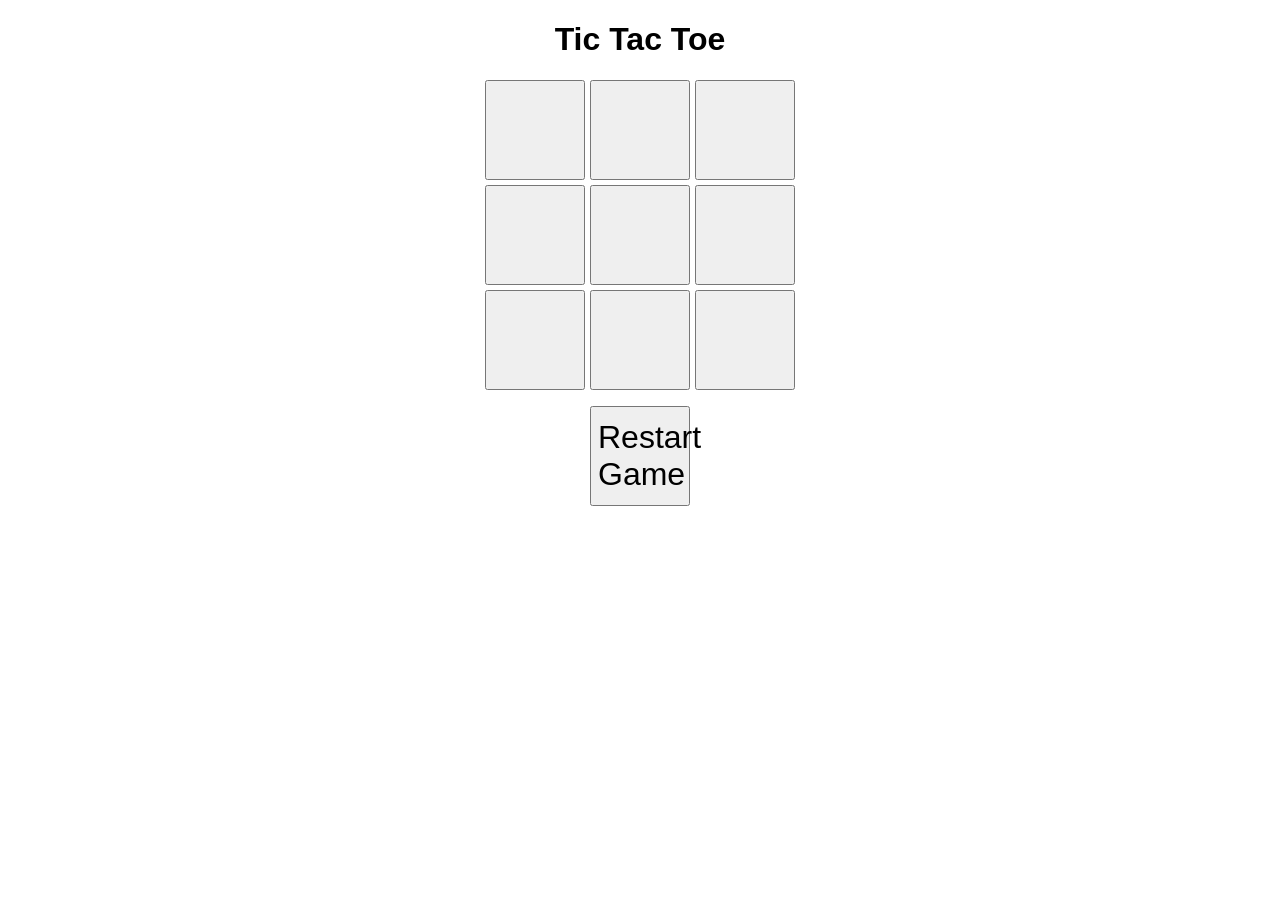
==== demo/src/main/resources/static/index.html @ 6d418727 "Initial commit – Spring Boot Tic Tac Toe backend with basic game logic" ====
<!DOCTYPE html>
<html lang="en">
<head>
    <meta charset="UTF-8">
    <title>Tic Tac Toe</title>
    <link rel="stylesheet" href="style.css">
</head>
<body>

<h1>Tic Tac Toe</h1>

<div id="board">
    <button onclick="makeMove(0,0)"></button>
    <button onclick="makeMove(0,1)"></button>
    <button onclick="makeMove(0,2)"></button>

    <button onclick="makeMove(1,0)"></button>
    <button onclick="makeMove(1,1)"></button>
    <button onclick="makeMove(1,2)"></button>

    <button onclick="makeMove(2,0)"></button>
    <button onclick="makeMove(2,1)"></button>
    <button onclick="makeMove(2,2)"></button>
</div>

<p id="player"></p>

<script src="script.js"></script>
</body>
</html>
<button onclick="resetGame()" class="restart-btn">
    Restart Game
</button>
---- demo/src/main/resources/static/style.css ----
body {
    font-family: Arial, sans-serif;
    text-align: center;
}

#board {
    display: grid;
    grid-template-columns: repeat(3, 100px);
    gap: 5px;
    justify-content: center;
    margin-top: 20px;
}

button {
    width: 100px;
    height: 100px;
    font-size: 32px;
    cursor: pointer;
}
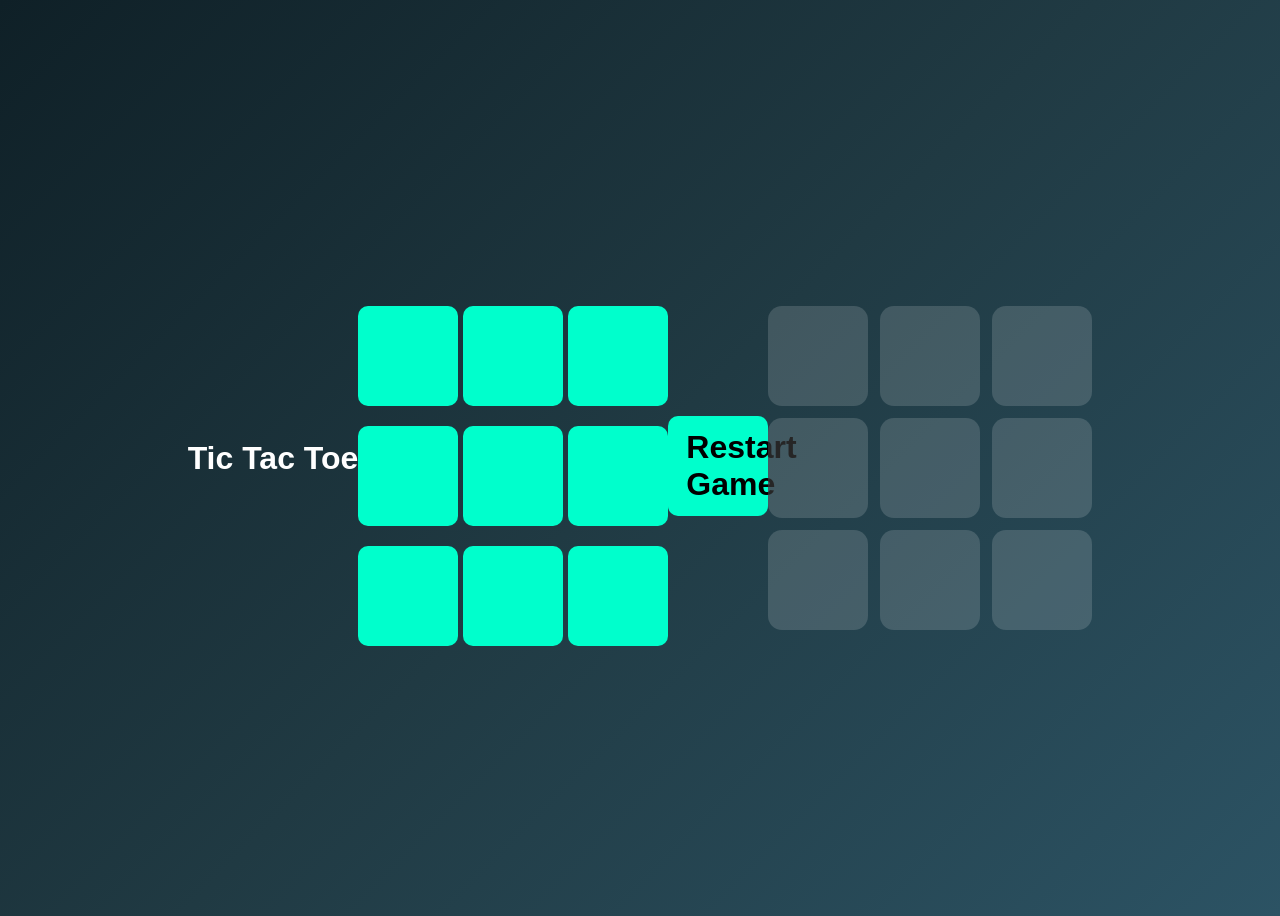
==== commit c86115ee: "Fix Tic Tac Toe click issue" ====
--- a/demo/src/main/resources/static/index.html
+++ b/demo/src/main/resources/static/index.html
@@ -31,3 +31,14 @@
 <button onclick="resetGame()" class="restart-btn">
     Restart Game
 </button>
+<div class="board">
+    <div class="cell" data-index="0"></div>
+    <div class="cell" data-index="1"></div>
+    <div class="cell" data-index="2"></div>
+    <div class="cell" data-index="3"></div>
+    <div class="cell" data-index="4"></div>
+    <div class="cell" data-index="5"></div>
+    <div class="cell" data-index="6"></div>
+    <div class="cell" data-index="7"></div>
+    <div class="cell" data-index="8"></div>
+</div>
--- a/demo/src/main/resources/static/style.css
+++ b/demo/src/main/resources/static/style.css
@@ -17,3 +17,93 @@
     font-size: 32px;
     cursor: pointer;
 }
+/* Page background */
+body {
+  background: linear-gradient(135deg, #0f2027, #203a43, #2c5364);
+  font-family: "Poppins", sans-serif;
+  color: #fff;
+  display: flex;
+  justify-content: center;
+  align-items: center;
+  height: 100vh;
+}
+
+/* Game container */
+.game {
+  background: rgba(255, 255, 255, 0.1);
+  backdrop-filter: blur(10px);
+  padding: 25px;
+  border-radius: 16px;
+  box-shadow: 0 20px 40px rgba(0,0,0,0.4);
+}
+
+/* Grid */
+.board {
+  display: grid;
+  grid-template-columns: repeat(3, 100px);
+  gap: 12px;
+  margin-top: 20px;
+}
+
+/* Cell */
+.cell {
+  width: 100px;
+  height: 100px;
+  background: rgba(255,255,255,0.15);
+  border-radius: 14px;
+  font-size: 3rem;
+  display: flex;
+  align-items: center;
+  justify-content: center;
+  cursor: pointer;
+  transition: transform 0.2s ease, background 0.3s ease;
+}
+
+/* Hover effect */
+.cell:hover {
+  transform: scale(1.08);
+  background: rgba(255,255,255,0.25);
+}
+
+/* Pop animation when mark appears */
+.cell.filled {
+  animation: pop 0.25s ease;
+}
+
+@keyframes pop {
+  0% { transform: scale(0.5); }
+  100% { transform: scale(1); }
+}
+.cell.win {
+  background: #00ffcc !important;
+  color: #000;
+  animation: glow 0.8s infinite alternate;
+}
+
+@keyframes glow {
+  from { box-shadow: 0 0 10px #00ffcc; }
+  to { box-shadow: 0 0 25px #00ffcc; }
+}
+button {
+  margin-top: 15px;
+  padding: 10px 18px;
+  border-radius: 10px;
+  border: none;
+  background: #00ffcc;
+  font-weight: bold;
+  cursor: pointer;
+  transition: transform 0.2s ease;
+}
+
+button:hover {
+  transform: translateY(-2px);
+}
+.fade {
+  opacity: 0;
+  transition: opacity 0.3s ease;
+}
+.cell {
+  color: black;   /* or white */
+  font-size: 40px;
+  font-weight: bold;
+}
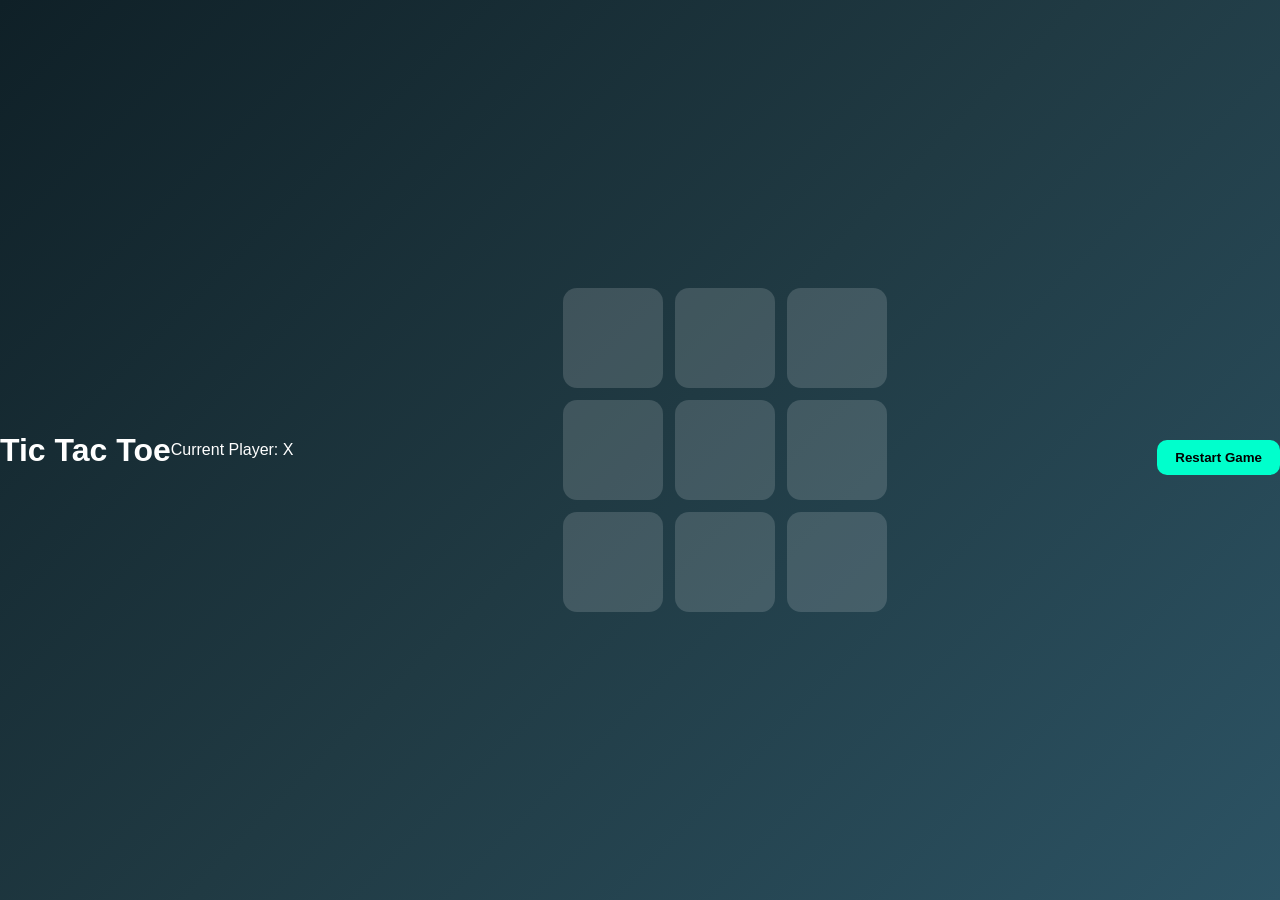
==== commit 9652c1ea: "Finalize working Tic Tac Toe frontend" ====
--- a/demo/src/main/resources/static/index.html
+++ b/demo/src/main/resources/static/index.html
@@ -9,28 +9,8 @@
 
 <h1>Tic Tac Toe</h1>
 
-<div id="board">
-    <button onclick="makeMove(0,0)"></button>
-    <button onclick="makeMove(0,1)"></button>
-    <button onclick="makeMove(0,2)"></button>
+<p id="player">Current Player: X</p>
 
-    <button onclick="makeMove(1,0)"></button>
-    <button onclick="makeMove(1,1)"></button>
-    <button onclick="makeMove(1,2)"></button>
-
-    <button onclick="makeMove(2,0)"></button>
-    <button onclick="makeMove(2,1)"></button>
-    <button onclick="makeMove(2,2)"></button>
-</div>
-
-<p id="player"></p>
-
-<script src="script.js"></script>
-</body>
-</html>
-<button onclick="resetGame()" class="restart-btn">
-    Restart Game
-</button>
 <div class="board">
     <div class="cell" data-index="0"></div>
     <div class="cell" data-index="1"></div>
@@ -42,3 +22,11 @@
     <div class="cell" data-index="7"></div>
     <div class="cell" data-index="8"></div>
 </div>
+
+<button onclick="resetGame()" class="restart-btn">
+    Restart Game
+</button>
+
+<script src="script.js"></script>
+</body>
+</html>
--- a/demo/src/main/resources/static/style.css
+++ b/demo/src/main/resources/static/style.css
@@ -1,22 +1,3 @@
-body {
-    font-family: Arial, sans-serif;
-    text-align: center;
-}
-
-#board {
-    display: grid;
-    grid-template-columns: repeat(3, 100px);
-    gap: 5px;
-    justify-content: center;
-    margin-top: 20px;
-}
-
-button {
-    width: 100px;
-    height: 100px;
-    font-size: 32px;
-    cursor: pointer;
-}
 /* Page background */
 body {
   background: linear-gradient(135deg, #0f2027, #203a43, #2c5364);
@@ -26,6 +7,7 @@
   justify-content: center;
   align-items: center;
   height: 100vh;
+  margin: 0;
 }
 
 /* Game container */
@@ -35,14 +17,15 @@
   padding: 25px;
   border-radius: 16px;
   box-shadow: 0 20px 40px rgba(0,0,0,0.4);
+  text-align: center;
 }
 
-/* Grid */
+/* Board */
 .board {
   display: grid;
   grid-template-columns: repeat(3, 100px);
   gap: 12px;
-  margin-top: 20px;
+  margin: 20px auto;
 }
 
 /* Cell */
@@ -52,6 +35,8 @@
   background: rgba(255,255,255,0.15);
   border-radius: 14px;
   font-size: 3rem;
+  font-weight: bold;
+  color: #000;
   display: flex;
   align-items: center;
   justify-content: center;
@@ -59,13 +44,13 @@
   transition: transform 0.2s ease, background 0.3s ease;
 }
 
-/* Hover effect */
+/* Hover */
 .cell:hover {
   transform: scale(1.08);
   background: rgba(255,255,255,0.25);
 }
 
-/* Pop animation when mark appears */
+/* Pop animation */
 .cell.filled {
   animation: pop 0.25s ease;
 }
@@ -74,8 +59,10 @@
   0% { transform: scale(0.5); }
   100% { transform: scale(1); }
 }
+
+/* Win highlight */
 .cell.win {
-  background: #00ffcc !important;
+  background: #00ffcc;
   color: #000;
   animation: glow 0.8s infinite alternate;
 }
@@ -84,7 +71,9 @@
   from { box-shadow: 0 0 10px #00ffcc; }
   to { box-shadow: 0 0 25px #00ffcc; }
 }
-button {
+
+/* Restart button */
+.restart-btn {
   margin-top: 15px;
   padding: 10px 18px;
   border-radius: 10px;
@@ -95,15 +84,6 @@
   transition: transform 0.2s ease;
 }
 
-button:hover {
+.restart-btn:hover {
   transform: translateY(-2px);
 }
-.fade {
-  opacity: 0;
-  transition: opacity 0.3s ease;
-}
-.cell {
-  color: black;   /* or white */
-  font-size: 40px;
-  font-weight: bold;
-}
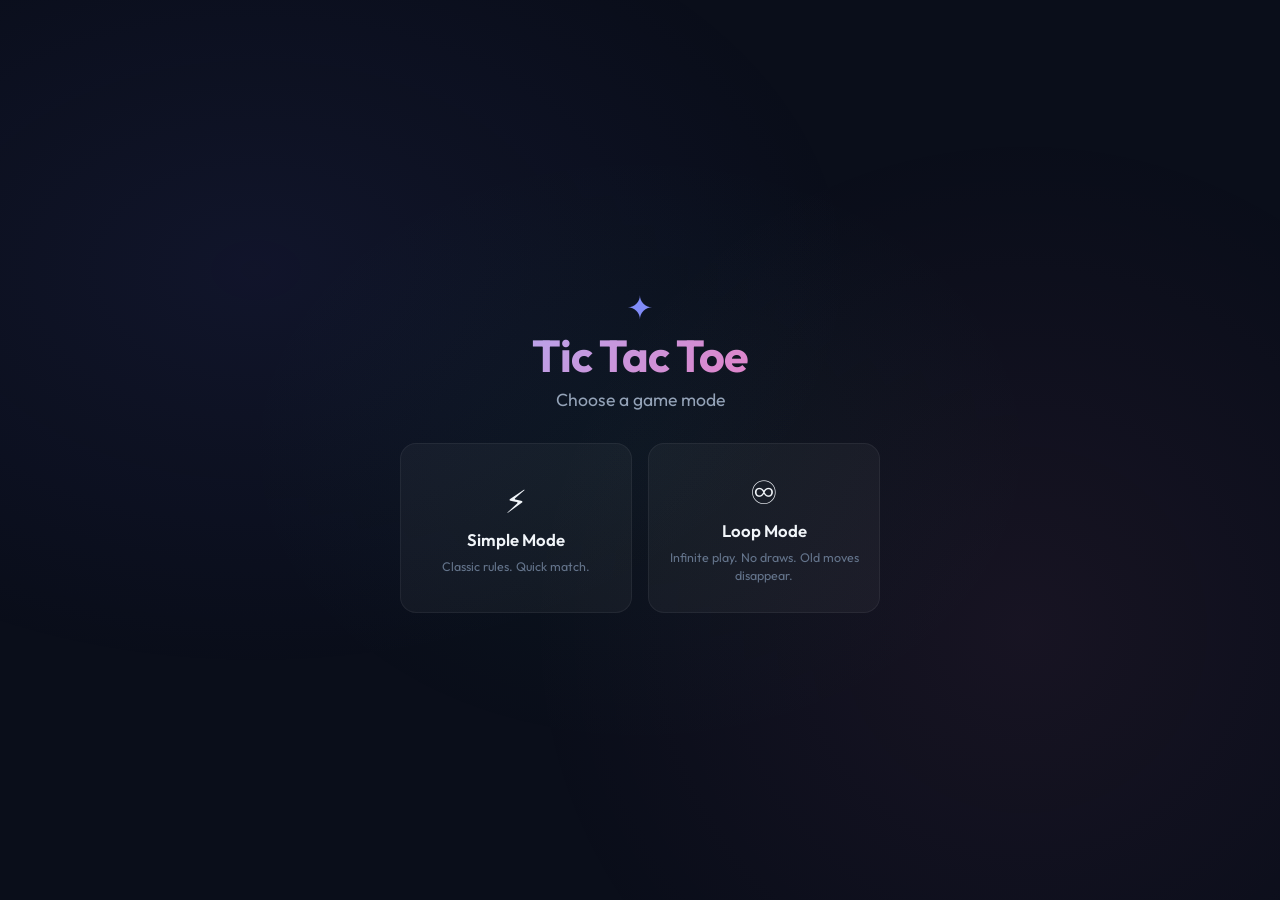
==== commit cd2cec27: "feat: multi-screen setup flow with AI difficulty levels and Loop Mode - Add 3-step setup: Mode Selec" ====
--- a/demo/src/main/resources/static/index.html
+++ b/demo/src/main/resources/static/index.html
@@ -2,31 +2,138 @@
 <html lang="en">
 <head>
     <meta charset="UTF-8">
-    <title>Tic Tac Toe</title>
+    <meta name="viewport" content="width=device-width, initial-scale=1.0">
+    <meta name="description" content="A polished, multi-mode Tic-Tac-Toe game with AI opponents of varying difficulty and a unique Loop Mode.">
+    <title>Tic Tac Toe — Play Smart</title>
+    <link rel="preconnect" href="https://fonts.googleapis.com">
+    <link rel="preconnect" href="https://fonts.gstatic.com" crossorigin>
+    <link href="https://fonts.googleapis.com/css2?family=Outfit:wght@300;400;500;600;700&display=swap" rel="stylesheet">
     <link rel="stylesheet" href="style.css">
 </head>
 <body>
 
-<h1>Tic Tac Toe</h1>
+    <!-- ═══════════════════════════════════════════ -->
+    <!--            SETUP FLOW CONTAINER             -->
+    <!-- ═══════════════════════════════════════════ -->
+    <div id="app-container">
 
-<p id="player">Current Player: X</p>
+        <!-- ── SCREEN 1: Mode Selection ── -->
+        <section id="screen-mode" class="setup-screen active" aria-label="Game Mode Selection">
+            <div class="screen-inner">
+                <div class="logo-area">
+                    <span class="logo-icon">✦</span>
+                    <h1 class="main-title">Tic Tac Toe</h1>
+                </div>
+                <p class="subtitle">Choose a game mode</p>
 
-<div class="board">
-    <div class="cell" data-index="0"></div>
-    <div class="cell" data-index="1"></div>
-    <div class="cell" data-index="2"></div>
-    <div class="cell" data-index="3"></div>
-    <div class="cell" data-index="4"></div>
-    <div class="cell" data-index="5"></div>
-    <div class="cell" data-index="6"></div>
-    <div class="cell" data-index="7"></div>
-    <div class="cell" data-index="8"></div>
-</div>
+                <div class="option-cards" id="mode-options">
+                    <button class="option-card" id="btn-mode-simple" data-value="simple" onclick="selectMode('simple')">
+                        <span class="card-icon">⚡</span>
+                        <span class="card-title">Simple Mode</span>
+                        <span class="card-desc">Classic rules. Quick match.</span>
+                    </button>
+                    <button class="option-card" id="btn-mode-loop" data-value="loop" onclick="selectMode('loop')">
+                        <span class="card-icon">♾️</span>
+                        <span class="card-title">Loop Mode</span>
+                        <span class="card-desc">Infinite play. No draws. Old moves disappear.</span>
+                    </button>
+                </div>
+            </div>
+        </section>
 
-<button onclick="resetGame()" class="restart-btn">
-    Restart Game
-</button>
+        <!-- ── SCREEN 2: Opponent Selection ── -->
+        <section id="screen-opponent" class="setup-screen" aria-label="Opponent Selection">
+            <div class="screen-inner">
+                <button class="back-btn" id="btn-back-to-mode" onclick="goBack('screen-mode')" aria-label="Go back to mode selection">
+                    ← Back
+                </button>
+                <h2 class="screen-title">Choose your opponent</h2>
 
-<script src="script.js"></script>
+                <div class="option-cards" id="opponent-options">
+                    <button class="option-card" id="btn-opp-ai" data-value="ai" onclick="selectOpponent('ai')">
+                        <span class="card-icon">🤖</span>
+                        <span class="card-title">Play vs AI</span>
+                        <span class="card-desc">Test your skills against the machine.</span>
+                    </button>
+                    <button class="option-card" id="btn-opp-human" data-value="human" onclick="selectOpponent('human')">
+                        <span class="card-icon">👥</span>
+                        <span class="card-title">Play vs Human</span>
+                        <span class="card-desc">Play with a friend locally.</span>
+                    </button>
+                </div>
+            </div>
+        </section>
+
+        <!-- ── SCREEN 3: AI Difficulty ── -->
+        <section id="screen-difficulty" class="setup-screen" aria-label="AI Difficulty Selection">
+            <div class="screen-inner">
+                <button class="back-btn" id="btn-back-to-opponent" onclick="goBack('screen-opponent')" aria-label="Go back to opponent selection">
+                    ← Back
+                </button>
+                <h2 class="screen-title">Choose difficulty</h2>
+
+                <div class="option-cards three-cols" id="difficulty-options">
+                    <button class="option-card" id="btn-diff-easy" data-value="easy" onclick="selectDifficulty('easy')">
+                        <span class="card-icon">🌱</span>
+                        <span class="card-title">Easy</span>
+                        <span class="card-desc">Random moves. Great for beginners.</span>
+                    </button>
+                    <button class="option-card" id="btn-diff-medium" data-value="medium" onclick="selectDifficulty('medium')">
+                        <span class="card-icon">⚖️</span>
+                        <span class="card-title">Medium</span>
+                        <span class="card-desc">Mixed logic. A fair challenge.</span>
+                    </button>
+                    <button class="option-card" id="btn-diff-hard" data-value="hard" onclick="selectDifficulty('hard')">
+                        <span class="card-icon">🔥</span>
+                        <span class="card-title">Hard</span>
+                        <span class="card-desc">Unbeatable. Optimal strategy.</span>
+                    </button>
+                </div>
+            </div>
+        </section>
+
+        <!-- ═══════════════════════════════════════════ -->
+        <!--              GAME BOARD AREA               -->
+        <!-- ═══════════════════════════════════════════ -->
+        <section id="screen-game" class="game-screen" aria-label="Game Board">
+            <div class="game-inner">
+                <div class="game-header">
+                    <div class="game-info-bar">
+                        <span class="badge" id="badge-mode"></span>
+                        <span class="badge" id="badge-opponent"></span>
+                        <span class="badge" id="badge-difficulty"></span>
+                    </div>
+                    <h2 class="game-status" id="game-status">Player X's turn</h2>
+                </div>
+
+                <div class="board" id="game-board">
+                    <div class="cell" data-index="0" id="cell-0"></div>
+                    <div class="cell" data-index="1" id="cell-1"></div>
+                    <div class="cell" data-index="2" id="cell-2"></div>
+                    <div class="cell" data-index="3" id="cell-3"></div>
+                    <div class="cell" data-index="4" id="cell-4"></div>
+                    <div class="cell" data-index="5" id="cell-5"></div>
+                    <div class="cell" data-index="6" id="cell-6"></div>
+                    <div class="cell" data-index="7" id="cell-7"></div>
+                    <div class="cell" data-index="8" id="cell-8"></div>
+                </div>
+
+                <div class="game-actions">
+                    <button class="action-btn primary" id="btn-restart" onclick="resetGame()">
+                        ↻ Restart
+                    </button>
+                    <button class="action-btn secondary" id="btn-new-game" onclick="backToSetup()">
+                        ✦ New Game
+                    </button>
+                </div>
+            </div>
+        </section>
+
+    </div>
+
+    <!-- Ambient floating particles -->
+    <div class="particles" id="particles" aria-hidden="true"></div>
+
+    <script src="script.js"></script>
 </body>
 </html>
--- a/demo/src/main/resources/static/style.css
+++ b/demo/src/main/resources/static/style.css
@@ -1,89 +1,594 @@
-/* Page background */
+/* ═══════════════════════════════════════════════════════════
+   TIC TAC TOE — PREMIUM DESIGN SYSTEM
+   ═══════════════════════════════════════════════════════════ */
+
+/* ── Reset & Root ── */
+*,
+*::before,
+*::after {
+    margin: 0;
+    padding: 0;
+    box-sizing: border-box;
+}
+
+:root {
+    /* Palette */
+    --bg-deep: #0a0e1a;
+    --bg-mid: #111827;
+    --bg-card: rgba(255, 255, 255, 0.04);
+    --bg-card-hover: rgba(255, 255, 255, 0.09);
+    --bg-card-selected: rgba(99, 102, 241, 0.15);
+    --border-card: rgba(255, 255, 255, 0.06);
+    --border-card-hover: rgba(255, 255, 255, 0.14);
+    --border-selected: rgba(99, 102, 241, 0.5);
+
+    --text-primary: #f1f5f9;
+    --text-secondary: #94a3b8;
+    --text-muted: #64748b;
+
+    --accent: #818cf8;
+    --accent-bright: #a5b4fc;
+    --accent-glow: rgba(129, 140, 248, 0.35);
+
+    --success: #34d399;
+    --success-glow: rgba(52, 211, 153, 0.3);
+    --warning: #fbbf24;
+    --danger: #f87171;
+
+    --cell-bg: rgba(255, 255, 255, 0.04);
+    --cell-hover: rgba(255, 255, 255, 0.08);
+    --cell-x: #818cf8;
+    --cell-o: #f472b6;
+    --cell-fading: rgba(255, 255, 255, 0.15);
+
+    /* Sizes */
+    --cell-size: 110px;
+    --cell-gap: 10px;
+    --radius-sm: 10px;
+    --radius-md: 16px;
+    --radius-lg: 24px;
+
+    /* Transitions */
+    --ease-out: cubic-bezier(0.16, 1, 0.3, 1);
+    --ease-spring: cubic-bezier(0.34, 1.56, 0.64, 1);
+}
+
+/* ── Body ── */
 body {
-  background: linear-gradient(135deg, #0f2027, #203a43, #2c5364);
-  font-family: "Poppins", sans-serif;
-  color: #fff;
-  display: flex;
-  justify-content: center;
-  align-items: center;
-  height: 100vh;
-  margin: 0;
-}
-
-/* Game container */
-.game {
-  background: rgba(255, 255, 255, 0.1);
-  backdrop-filter: blur(10px);
-  padding: 25px;
-  border-radius: 16px;
-  box-shadow: 0 20px 40px rgba(0,0,0,0.4);
-  text-align: center;
-}
-
-/* Board */
+    font-family: 'Outfit', system-ui, -apple-system, sans-serif;
+    background: var(--bg-deep);
+    color: var(--text-primary);
+    min-height: 100vh;
+    display: flex;
+    justify-content: center;
+    align-items: center;
+    overflow: hidden;
+    position: relative;
+}
+
+body::before {
+    content: '';
+    position: fixed;
+    inset: 0;
+    background:
+        radial-gradient(ellipse 600px 400px at 20% 30%, rgba(99, 102, 241, 0.08), transparent),
+        radial-gradient(ellipse 500px 500px at 80% 70%, rgba(244, 114, 182, 0.06), transparent),
+        radial-gradient(ellipse 400px 300px at 50% 50%, rgba(52, 211, 153, 0.04), transparent);
+    pointer-events: none;
+    z-index: 0;
+}
+
+/* ── Ambient Particles ── */
+.particles {
+    position: fixed;
+    inset: 0;
+    pointer-events: none;
+    z-index: 0;
+    overflow: hidden;
+}
+
+.particle {
+    position: absolute;
+    border-radius: 50%;
+    background: var(--accent);
+    opacity: 0;
+    animation: particleFloat linear infinite;
+}
+
+@keyframes particleFloat {
+    0% {
+        opacity: 0;
+        transform: translateY(100vh) scale(0);
+    }
+    10% {
+        opacity: 0.3;
+    }
+    90% {
+        opacity: 0.1;
+    }
+    100% {
+        opacity: 0;
+        transform: translateY(-20vh) scale(1);
+    }
+}
+
+/* ═══════════════════════════════════════════════
+              APP CONTAINER
+   ═══════════════════════════════════════════════ */
+
+#app-container {
+    position: relative;
+    z-index: 1;
+    width: 100%;
+    max-width: 560px;
+    padding: 20px;
+}
+
+/* ═══════════════════════════════════════════════
+              SETUP SCREENS
+   ═══════════════════════════════════════════════ */
+
+.setup-screen {
+    display: none;
+    animation: screenFadeIn 0.5s var(--ease-out) forwards;
+}
+
+.setup-screen.active {
+    display: block;
+}
+
+@keyframes screenFadeIn {
+    from {
+        opacity: 0;
+        transform: translateY(24px) scale(0.97);
+    }
+    to {
+        opacity: 1;
+        transform: translateY(0) scale(1);
+    }
+}
+
+.screen-inner {
+    text-align: center;
+}
+
+/* ── Logo ── */
+.logo-area {
+    margin-bottom: 8px;
+}
+
+.logo-icon {
+    display: inline-block;
+    font-size: 2rem;
+    color: var(--accent);
+    animation: logoPulse 3s ease-in-out infinite;
+    margin-bottom: 4px;
+}
+
+@keyframes logoPulse {
+    0%, 100% { transform: scale(1); opacity: 0.8; }
+    50% { transform: scale(1.15); opacity: 1; }
+}
+
+.main-title {
+    font-size: 2.8rem;
+    font-weight: 700;
+    letter-spacing: -1px;
+    background: linear-gradient(135deg, var(--accent-bright), var(--cell-o));
+    -webkit-background-clip: text;
+    -webkit-text-fill-color: transparent;
+    background-clip: text;
+    line-height: 1.1;
+}
+
+.subtitle,
+.screen-title {
+    font-size: 1.1rem;
+    color: var(--text-secondary);
+    font-weight: 400;
+    margin-bottom: 32px;
+}
+
+.screen-title {
+    font-size: 1.5rem;
+    font-weight: 600;
+    color: var(--text-primary);
+    margin-bottom: 28px;
+}
+
+/* ── Back Button ── */
+.back-btn {
+    display: inline-flex;
+    align-items: center;
+    gap: 4px;
+    background: transparent;
+    border: 1px solid var(--border-card-hover);
+    color: var(--text-secondary);
+    font-family: inherit;
+    font-size: 0.85rem;
+    font-weight: 500;
+    padding: 8px 16px;
+    border-radius: var(--radius-sm);
+    cursor: pointer;
+    margin-bottom: 24px;
+    transition: all 0.25s var(--ease-out);
+}
+
+.back-btn:hover {
+    color: var(--text-primary);
+    border-color: var(--accent);
+    background: var(--bg-card);
+}
+
+/* ═══════════════════════════════════════════════
+              OPTION CARDS
+   ═══════════════════════════════════════════════ */
+
+.option-cards {
+    display: grid;
+    grid-template-columns: repeat(2, 1fr);
+    gap: 16px;
+    max-width: 480px;
+    margin: 0 auto;
+}
+
+.option-cards.three-cols {
+    grid-template-columns: repeat(3, 1fr);
+    max-width: 520px;
+}
+
+.option-card {
+    position: relative;
+    display: flex;
+    flex-direction: column;
+    align-items: center;
+    justify-content: center;
+    gap: 8px;
+    padding: 28px 16px;
+    background: var(--bg-card);
+    border: 1px solid var(--border-card);
+    border-radius: var(--radius-md);
+    cursor: pointer;
+    font-family: inherit;
+    color: var(--text-primary);
+    transition: all 0.3s var(--ease-out);
+    overflow: hidden;
+}
+
+.option-card::before {
+    content: '';
+    position: absolute;
+    inset: 0;
+    background: radial-gradient(circle at 50% 0%, var(--accent-glow), transparent 70%);
+    opacity: 0;
+    transition: opacity 0.4s var(--ease-out);
+}
+
+.option-card:hover {
+    background: var(--bg-card-hover);
+    border-color: var(--border-card-hover);
+    transform: translateY(-4px);
+    box-shadow: 0 12px 40px rgba(0, 0, 0, 0.3);
+}
+
+.option-card:hover::before {
+    opacity: 0.4;
+}
+
+.option-card.selected {
+    background: var(--bg-card-selected);
+    border-color: var(--border-selected);
+    transform: translateY(-2px);
+    box-shadow: 0 8px 32px var(--accent-glow);
+}
+
+.option-card.selected::before {
+    opacity: 0.6;
+}
+
+.card-icon {
+    font-size: 2rem;
+    position: relative;
+    z-index: 1;
+}
+
+.card-title {
+    font-size: 1.05rem;
+    font-weight: 600;
+    position: relative;
+    z-index: 1;
+}
+
+.card-desc {
+    font-size: 0.78rem;
+    color: var(--text-muted);
+    line-height: 1.4;
+    position: relative;
+    z-index: 1;
+}
+
+/* ═══════════════════════════════════════════════
+              GAME SCREEN
+   ═══════════════════════════════════════════════ */
+
+.game-screen {
+    display: none;
+    animation: screenFadeIn 0.6s var(--ease-out) forwards;
+}
+
+.game-screen.active {
+    display: block;
+}
+
+.game-inner {
+    text-align: center;
+}
+
+/* ── Game Header ── */
+.game-header {
+    margin-bottom: 20px;
+}
+
+.game-info-bar {
+    display: flex;
+    justify-content: center;
+    gap: 8px;
+    flex-wrap: wrap;
+    margin-bottom: 14px;
+}
+
+.badge {
+    display: none;
+    padding: 5px 14px;
+    font-size: 0.72rem;
+    font-weight: 600;
+    text-transform: uppercase;
+    letter-spacing: 0.5px;
+    border-radius: 100px;
+    background: var(--bg-card);
+    border: 1px solid var(--border-card-hover);
+    color: var(--text-secondary);
+}
+
+.badge.visible {
+    display: inline-block;
+}
+
+.game-status {
+    font-size: 1.3rem;
+    font-weight: 600;
+    color: var(--text-primary);
+    min-height: 1.6em;
+    transition: all 0.3s var(--ease-out);
+}
+
+.game-status.win {
+    color: var(--success);
+    text-shadow: 0 0 20px var(--success-glow);
+}
+
+.game-status.draw {
+    color: var(--warning);
+}
+
+.game-status.thinking {
+    color: var(--accent-bright);
+}
+
+/* ═══════════════════════════════════════════════
+              GAME BOARD
+   ═══════════════════════════════════════════════ */
+
 .board {
-  display: grid;
-  grid-template-columns: repeat(3, 100px);
-  gap: 12px;
-  margin: 20px auto;
-}
-
-/* Cell */
+    display: grid;
+    grid-template-columns: repeat(3, var(--cell-size));
+    gap: var(--cell-gap);
+    margin: 0 auto 24px;
+    justify-content: center;
+}
+
 .cell {
-  width: 100px;
-  height: 100px;
-  background: rgba(255,255,255,0.15);
-  border-radius: 14px;
-  font-size: 3rem;
-  font-weight: bold;
-  color: #000;
-  display: flex;
-  align-items: center;
-  justify-content: center;
-  cursor: pointer;
-  transition: transform 0.2s ease, background 0.3s ease;
-}
-
-/* Hover */
-.cell:hover {
-  transform: scale(1.08);
-  background: rgba(255,255,255,0.25);
-}
-
-/* Pop animation */
+    width: var(--cell-size);
+    height: var(--cell-size);
+    background: var(--cell-bg);
+    border: 1px solid var(--border-card);
+    border-radius: var(--radius-md);
+    display: flex;
+    align-items: center;
+    justify-content: center;
+    font-size: 2.6rem;
+    font-weight: 700;
+    cursor: pointer;
+    transition: all 0.25s var(--ease-out);
+    position: relative;
+    user-select: none;
+    -webkit-user-select: none;
+}
+
+.cell:hover:not(.filled):not(.disabled) {
+    background: var(--cell-hover);
+    border-color: var(--border-card-hover);
+    transform: scale(1.05);
+}
+
 .cell.filled {
-  animation: pop 0.25s ease;
-}
-
-@keyframes pop {
-  0% { transform: scale(0.5); }
-  100% { transform: scale(1); }
-}
-
-/* Win highlight */
-.cell.win {
-  background: #00ffcc;
-  color: #000;
-  animation: glow 0.8s infinite alternate;
-}
-
-@keyframes glow {
-  from { box-shadow: 0 0 10px #00ffcc; }
-  to { box-shadow: 0 0 25px #00ffcc; }
-}
-
-/* Restart button */
-.restart-btn {
-  margin-top: 15px;
-  padding: 10px 18px;
-  border-radius: 10px;
-  border: none;
-  background: #00ffcc;
-  font-weight: bold;
-  cursor: pointer;
-  transition: transform 0.2s ease;
-}
-
-.restart-btn:hover {
-  transform: translateY(-2px);
-}
+    cursor: default;
+    animation: cellPop 0.3s var(--ease-spring);
+}
+
+.cell.x-mark {
+    color: var(--cell-x);
+    text-shadow: 0 0 12px rgba(129, 140, 248, 0.4);
+}
+
+.cell.o-mark {
+    color: var(--cell-o);
+    text-shadow: 0 0 12px rgba(244, 114, 182, 0.4);
+}
+
+@keyframes cellPop {
+    0% { transform: scale(0.3); opacity: 0.5; }
+    60% { transform: scale(1.1); }
+    100% { transform: scale(1); opacity: 1; }
+}
+
+/* ── Win Highlight ── */
+.cell.win-cell {
+    background: rgba(52, 211, 153, 0.12);
+    border-color: var(--success);
+    animation: winGlow 1.2s ease-in-out infinite alternate;
+}
+
+@keyframes winGlow {
+    from { box-shadow: 0 0 8px var(--success-glow), inset 0 0 8px rgba(52, 211, 153, 0.05); }
+    to   { box-shadow: 0 0 24px var(--success-glow), inset 0 0 16px rgba(52, 211, 153, 0.1); }
+}
+
+/* ── Fading cell (Loop Mode) ── */
+.cell.fading {
+    opacity: 0.35;
+    animation: fadeWarn 0.8s ease-in-out infinite alternate;
+}
+
+@keyframes fadeWarn {
+    from { opacity: 0.35; }
+    to   { opacity: 0.55; }
+}
+
+.cell.disabled {
+    cursor: not-allowed;
+    pointer-events: none;
+}
+
+/* ═══════════════════════════════════════════════
+              GAME ACTIONS
+   ═══════════════════════════════════════════════ */
+
+.game-actions {
+    display: flex;
+    justify-content: center;
+    gap: 12px;
+}
+
+.action-btn {
+    font-family: inherit;
+    font-size: 0.9rem;
+    font-weight: 600;
+    padding: 12px 24px;
+    border-radius: var(--radius-sm);
+    border: none;
+    cursor: pointer;
+    transition: all 0.25s var(--ease-out);
+}
+
+.action-btn.primary {
+    background: linear-gradient(135deg, var(--accent), #6366f1);
+    color: white;
+    box-shadow: 0 4px 16px var(--accent-glow);
+}
+
+.action-btn.primary:hover {
+    transform: translateY(-2px);
+    box-shadow: 0 8px 24px var(--accent-glow);
+}
+
+.action-btn.secondary {
+    background: var(--bg-card);
+    border: 1px solid var(--border-card-hover);
+    color: var(--text-secondary);
+}
+
+.action-btn.secondary:hover {
+    background: var(--bg-card-hover);
+    color: var(--text-primary);
+    transform: translateY(-2px);
+}
+
+/* ═══════════════════════════════════════════════
+              RESPONSIVE
+   ═══════════════════════════════════════════════ */
+
+@media (max-width: 560px) {
+    :root {
+        --cell-size: 90px;
+    }
+
+    .main-title {
+        font-size: 2.2rem;
+    }
+
+    .option-cards.three-cols {
+        grid-template-columns: 1fr;
+        max-width: 280px;
+    }
+
+    .option-cards {
+        grid-template-columns: 1fr;
+        max-width: 320px;
+    }
+
+    .option-card {
+        padding: 20px 14px;
+    }
+}
+
+@media (max-width: 380px) {
+    :root {
+        --cell-size: 80px;
+    }
+}
+
+/* ═══════════════════════════════════════════════
+              SCORE OVERLAY (WIN/DRAW)
+   ═══════════════════════════════════════════════ */
+
+.result-overlay {
+    position: fixed;
+    inset: 0;
+    background: rgba(10, 14, 26, 0.85);
+    backdrop-filter: blur(6px);
+    display: flex;
+    align-items: center;
+    justify-content: center;
+    z-index: 100;
+    animation: overlayIn 0.4s var(--ease-out);
+}
+
+@keyframes overlayIn {
+    from { opacity: 0; }
+    to   { opacity: 1; }
+}
+
+.result-card {
+    background: var(--bg-mid);
+    border: 1px solid var(--border-card-hover);
+    border-radius: var(--radius-lg);
+    padding: 48px 40px;
+    text-align: center;
+    min-width: 300px;
+    animation: resultPop 0.5s var(--ease-spring);
+    box-shadow: 0 24px 80px rgba(0, 0, 0, 0.5);
+}
+
+@keyframes resultPop {
+    from { transform: scale(0.8) translateY(20px); opacity: 0; }
+    to   { transform: scale(1) translateY(0); opacity: 1; }
+}
+
+.result-emoji {
+    font-size: 3.5rem;
+    margin-bottom: 12px;
+    display: block;
+}
+
+.result-text {
+    font-size: 1.6rem;
+    font-weight: 700;
+    margin-bottom: 24px;
+}
+
+.result-actions {
+    display: flex;
+    gap: 12px;
+    justify-content: center;
+}
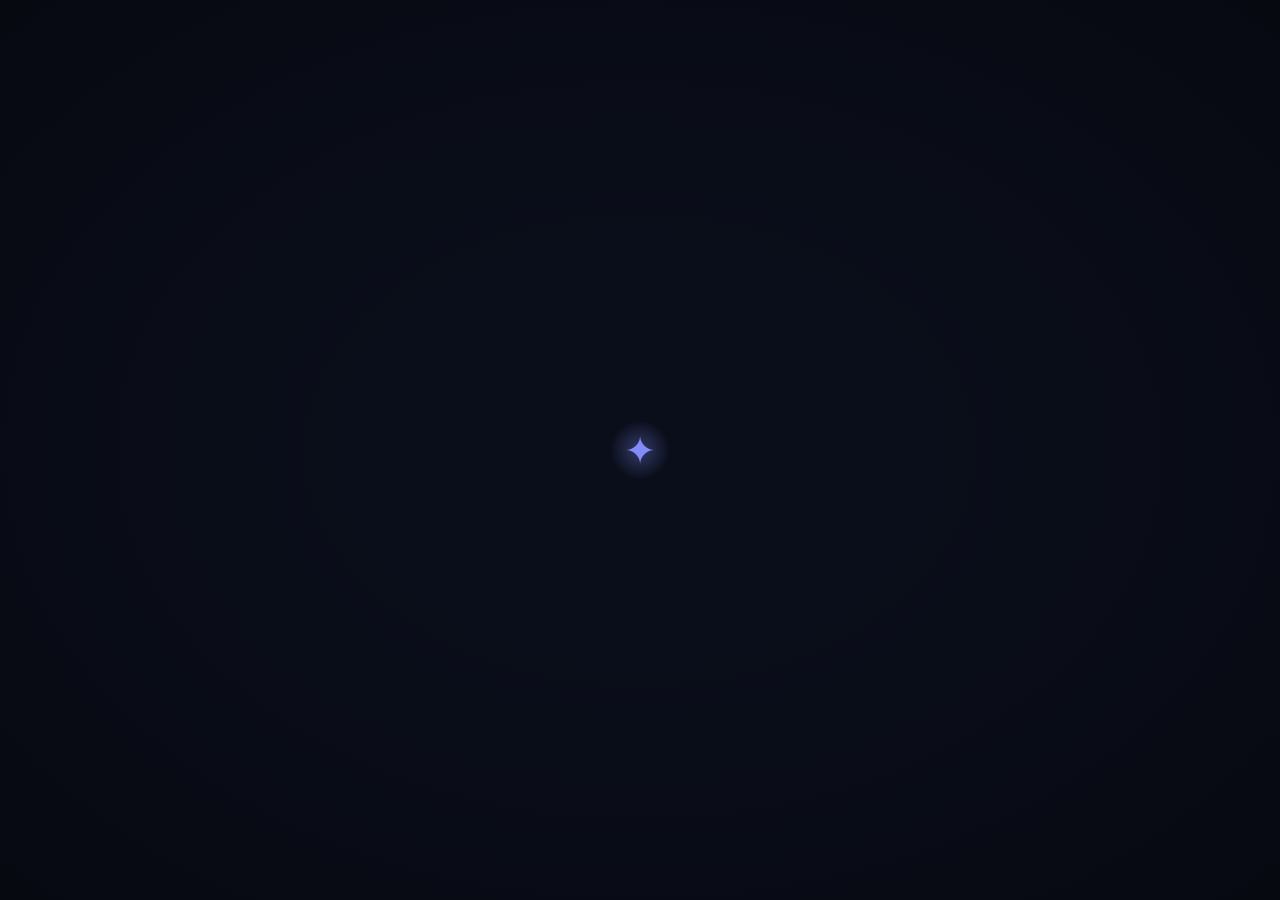
==== commit ba15b20f: "Add cinematic intro animation and minimax AI" ====
--- a/demo/src/main/resources/static/index.html
+++ b/demo/src/main/resources/static/index.html
@@ -1,21 +1,53 @@
 <!DOCTYPE html>
 <html lang="en">
+
 <head>
     <meta charset="UTF-8">
     <meta name="viewport" content="width=device-width, initial-scale=1.0">
-    <meta name="description" content="A polished, multi-mode Tic-Tac-Toe game with AI opponents of varying difficulty and a unique Loop Mode.">
+    <meta name="description"
+        content="A polished, multi-mode Tic-Tac-Toe game with AI opponents of varying difficulty and a unique Loop Mode.">
     <title>Tic Tac Toe — Play Smart</title>
     <link rel="preconnect" href="https://fonts.googleapis.com">
     <link rel="preconnect" href="https://fonts.gstatic.com" crossorigin>
     <link href="https://fonts.googleapis.com/css2?family=Outfit:wght@300;400;500;600;700&display=swap" rel="stylesheet">
     <link rel="stylesheet" href="style.css">
 </head>
+
 <body>
+
+    <!-- ═══════════════════════════════════════════ -->
+    <!--         CINEMATIC INTRO OVERLAY              -->
+    <!-- ═══════════════════════════════════════════ -->
+    <div id="intro-overlay" class="intro-overlay" aria-hidden="true">
+        <!-- Vignette darkening effect -->
+        <div class="intro-vignette" id="intro-vignette"></div>
+
+        <!-- Center star (collision target) -->
+        <div class="intro-star" id="intro-star">
+            <span class="intro-star-glyph">✦</span>
+            <div class="intro-star-glow" id="intro-star-glow"></div>
+        </div>
+
+        <!-- Shooting star with trail -->
+        <div class="shooting-star" id="shooting-star">
+            <div class="shooting-star-head"></div>
+            <div class="shooting-star-trail"></div>
+        </div>
+
+        <!-- Collision flash -->
+        <div class="collision-flash" id="collision-flash"></div>
+
+        <!-- Spark particles container (populated by JS) -->
+        <div class="spark-container" id="spark-container"></div>
+
+        <!-- Glow wave that expands outward -->
+        <div class="glow-wave" id="glow-wave"></div>
+    </div>
 
     <!-- ═══════════════════════════════════════════ -->
     <!--            SETUP FLOW CONTAINER             -->
     <!-- ═══════════════════════════════════════════ -->
-    <div id="app-container">
+    <div id="app-container" class="intro-hidden">
 
         <!-- ── SCREEN 1: Mode Selection ── -->
         <section id="screen-mode" class="setup-screen active" aria-label="Game Mode Selection">
@@ -44,7 +76,8 @@
         <!-- ── SCREEN 2: Opponent Selection ── -->
         <section id="screen-opponent" class="setup-screen" aria-label="Opponent Selection">
             <div class="screen-inner">
-                <button class="back-btn" id="btn-back-to-mode" onclick="goBack('screen-mode')" aria-label="Go back to mode selection">
+                <button class="back-btn" id="btn-back-to-mode" onclick="goBack('screen-mode')"
+                    aria-label="Go back to mode selection">
                     ← Back
                 </button>
                 <h2 class="screen-title">Choose your opponent</h2>
@@ -67,7 +100,8 @@
         <!-- ── SCREEN 3: AI Difficulty ── -->
         <section id="screen-difficulty" class="setup-screen" aria-label="AI Difficulty Selection">
             <div class="screen-inner">
-                <button class="back-btn" id="btn-back-to-opponent" onclick="goBack('screen-opponent')" aria-label="Go back to opponent selection">
+                <button class="back-btn" id="btn-back-to-opponent" onclick="goBack('screen-opponent')"
+                    aria-label="Go back to opponent selection">
                     ← Back
                 </button>
                 <h2 class="screen-title">Choose difficulty</h2>
@@ -78,7 +112,8 @@
                         <span class="card-title">Easy</span>
                         <span class="card-desc">Random moves. Great for beginners.</span>
                     </button>
-                    <button class="option-card" id="btn-diff-medium" data-value="medium" onclick="selectDifficulty('medium')">
+                    <button class="option-card" id="btn-diff-medium" data-value="medium"
+                        onclick="selectDifficulty('medium')">
                         <span class="card-icon">⚖️</span>
                         <span class="card-title">Medium</span>
                         <span class="card-desc">Mixed logic. A fair challenge.</span>
@@ -136,4 +171,5 @@
 
     <script src="script.js"></script>
 </body>
-</html>
+
+</html>
--- a/demo/src/main/resources/static/style.css
+++ b/demo/src/main/resources/static/style.css
@@ -100,12 +100,15 @@
         opacity: 0;
         transform: translateY(100vh) scale(0);
     }
+
     10% {
         opacity: 0.3;
     }
+
     90% {
         opacity: 0.1;
     }
+
     100% {
         opacity: 0;
         transform: translateY(-20vh) scale(1);
@@ -142,6 +145,7 @@
         opacity: 0;
         transform: translateY(24px) scale(0.97);
     }
+
     to {
         opacity: 1;
         transform: translateY(0) scale(1);
@@ -166,8 +170,17 @@
 }
 
 @keyframes logoPulse {
-    0%, 100% { transform: scale(1); opacity: 0.8; }
-    50% { transform: scale(1.15); opacity: 1; }
+
+    0%,
+    100% {
+        transform: scale(1);
+        opacity: 0.8;
+    }
+
+    50% {
+        transform: scale(1.15);
+        opacity: 1;
+    }
 }
 
 .main-title {
@@ -427,9 +440,19 @@
 }
 
 @keyframes cellPop {
-    0% { transform: scale(0.3); opacity: 0.5; }
-    60% { transform: scale(1.1); }
-    100% { transform: scale(1); opacity: 1; }
+    0% {
+        transform: scale(0.3);
+        opacity: 0.5;
+    }
+
+    60% {
+        transform: scale(1.1);
+    }
+
+    100% {
+        transform: scale(1);
+        opacity: 1;
+    }
 }
 
 /* ── Win Highlight ── */
@@ -440,8 +463,13 @@
 }
 
 @keyframes winGlow {
-    from { box-shadow: 0 0 8px var(--success-glow), inset 0 0 8px rgba(52, 211, 153, 0.05); }
-    to   { box-shadow: 0 0 24px var(--success-glow), inset 0 0 16px rgba(52, 211, 153, 0.1); }
+    from {
+        box-shadow: 0 0 8px var(--success-glow), inset 0 0 8px rgba(52, 211, 153, 0.05);
+    }
+
+    to {
+        box-shadow: 0 0 24px var(--success-glow), inset 0 0 16px rgba(52, 211, 153, 0.1);
+    }
 }
 
 /* ── Fading cell (Loop Mode) ── */
@@ -451,8 +479,13 @@
 }
 
 @keyframes fadeWarn {
-    from { opacity: 0.35; }
-    to   { opacity: 0.55; }
+    from {
+        opacity: 0.35;
+    }
+
+    to {
+        opacity: 0.55;
+    }
 }
 
 .cell.disabled {
@@ -555,8 +588,13 @@
 }
 
 @keyframes overlayIn {
-    from { opacity: 0; }
-    to   { opacity: 1; }
+    from {
+        opacity: 0;
+    }
+
+    to {
+        opacity: 1;
+    }
 }
 
 .result-card {
@@ -571,8 +609,15 @@
 }
 
 @keyframes resultPop {
-    from { transform: scale(0.8) translateY(20px); opacity: 0; }
-    to   { transform: scale(1) translateY(0); opacity: 1; }
+    from {
+        transform: scale(0.8) translateY(20px);
+        opacity: 0;
+    }
+
+    to {
+        transform: scale(1) translateY(0);
+        opacity: 1;
+    }
 }
 
 .result-emoji {
@@ -592,3 +637,465 @@
     gap: 12px;
     justify-content: center;
 }
+
+/* ═══════════════════════════════════════════════════════════
+   CINEMATIC INTRO ANIMATION SYSTEM
+   
+   Sequence timeline (total ~2.3s):
+   ─────────────────────────────────────────────────────────
+   0.0s – 0.5s : Ambient star pulse + breathing glow
+   0.5s – 1.1s : Shooting star flies in (top-left → center)
+   1.1s – 1.4s : Collision flash + screen shake + sparks
+   1.3s – 1.6s : Vignette appears, background dims
+   1.5s – 2.3s : Glow wave expands, title + cards reveal
+   2.3s         : Intro overlay removed
+   ═══════════════════════════════════════════════════════════ */
+
+/* ── Intro Overlay Container ── */
+.intro-overlay {
+    position: fixed;
+    inset: 0;
+    z-index: 1000;
+    display: flex;
+    align-items: center;
+    justify-content: center;
+    background: var(--bg-deep);
+    overflow: hidden;
+    transition: opacity 0.4s ease-out;
+}
+
+.intro-overlay.fade-out {
+    opacity: 0;
+    pointer-events: none;
+}
+
+/* ── App hidden state during intro ── */
+.intro-hidden {
+    opacity: 0;
+    pointer-events: none;
+}
+
+/* ── Screen Shake (applied to body) ── */
+@keyframes introShake {
+    0% {
+        transform: translate(0, 0);
+    }
+
+    15% {
+        transform: translate(-3px, 2px);
+    }
+
+    30% {
+        transform: translate(2px, -3px);
+    }
+
+    45% {
+        transform: translate(-2px, 1px);
+    }
+
+    60% {
+        transform: translate(1px, -1px);
+    }
+
+    75% {
+        transform: translate(-1px, 1px);
+    }
+
+    100% {
+        transform: translate(0, 0);
+    }
+}
+
+body.intro-shake {
+    animation: introShake 0.35s ease-out;
+}
+
+/* ═══════════════════════════════════════════════════════════
+   PHASE 1: Center Star — Ambient Pulse
+   ═══════════════════════════════════════════════════════════ */
+
+.intro-star {
+    position: absolute;
+    top: 50%;
+    left: 50%;
+    transform: translate(-50%, -50%);
+    z-index: 10;
+    display: flex;
+    align-items: center;
+    justify-content: center;
+}
+
+.intro-star-glyph {
+    font-size: 2.4rem;
+    color: var(--accent);
+    position: relative;
+    z-index: 2;
+    animation: introStarPulse 2s ease-in-out infinite;
+}
+
+@keyframes introStarPulse {
+
+    0%,
+    100% {
+        transform: scale(1);
+        opacity: 0.6;
+    }
+
+    50% {
+        transform: scale(1.12);
+        opacity: 1;
+    }
+}
+
+/* Ambient glow behind star */
+.intro-star-glow {
+    position: absolute;
+    width: 60px;
+    height: 60px;
+    border-radius: 50%;
+    background: radial-gradient(circle, var(--accent-glow) 0%, transparent 70%);
+    z-index: 1;
+    animation: introGlowBreath 2.5s ease-in-out infinite;
+}
+
+@keyframes introGlowBreath {
+
+    0%,
+    100% {
+        transform: scale(1);
+        opacity: 0.3;
+    }
+
+    50% {
+        transform: scale(1.3);
+        opacity: 0.5;
+    }
+}
+
+/* ═══════════════════════════════════════════════════════════
+   PHASE 2: Shooting Star Flight
+   ═══════════════════════════════════════════════════════════ */
+
+.shooting-star {
+    position: absolute;
+    top: -10%;
+    left: -10%;
+    z-index: 20;
+    opacity: 0;
+    animation: shootingStarFly 0.65s cubic-bezier(0.22, 0.61, 0.36, 1) 0.5s forwards;
+}
+
+@keyframes shootingStarFly {
+    0% {
+        opacity: 1;
+        transform: translate(0, 0) rotate(45deg);
+    }
+
+    85% {
+        opacity: 1;
+    }
+
+    100% {
+        opacity: 0;
+        transform: translate(calc(50vw + 5%), calc(50vh + 5%)) rotate(45deg);
+    }
+}
+
+/* Shooting star head */
+.shooting-star-head {
+    width: 6px;
+    height: 6px;
+    border-radius: 50%;
+    background: #e0e7ff;
+    box-shadow:
+        0 0 8px 2px rgba(165, 180, 252, 0.8),
+        0 0 20px 4px rgba(129, 140, 248, 0.5);
+}
+
+/* Shooting star trail */
+.shooting-star-trail {
+    position: absolute;
+    top: 50%;
+    right: 100%;
+    transform: translateY(-50%);
+    width: 120px;
+    height: 2px;
+    background: linear-gradient(to left,
+            rgba(165, 180, 252, 0.8) 0%,
+            rgba(129, 140, 248, 0.3) 40%,
+            transparent 100%);
+    border-radius: 2px;
+    box-shadow: 0 0 6px 1px rgba(129, 140, 248, 0.2);
+}
+
+/* ═══════════════════════════════════════════════════════════
+   PHASE 3: Collision Effects
+   ═══════════════════════════════════════════════════════════ */
+
+/* Radial flash */
+.collision-flash {
+    position: absolute;
+    top: 50%;
+    left: 50%;
+    transform: translate(-50%, -50%) scale(0);
+    width: 200px;
+    height: 200px;
+    border-radius: 50%;
+    background: radial-gradient(circle,
+            rgba(224, 231, 255, 0.9) 0%,
+            rgba(165, 180, 252, 0.5) 30%,
+            rgba(129, 140, 248, 0.15) 60%,
+            transparent 80%);
+    z-index: 30;
+    opacity: 0;
+    animation: collisionFlash 0.35s ease-out 1.1s forwards;
+    pointer-events: none;
+}
+
+@keyframes collisionFlash {
+    0% {
+        transform: translate(-50%, -50%) scale(0);
+        opacity: 1;
+    }
+
+    40% {
+        transform: translate(-50%, -50%) scale(1.2);
+        opacity: 0.9;
+    }
+
+    100% {
+        transform: translate(-50%, -50%) scale(2);
+        opacity: 0;
+    }
+}
+
+/* Star glow burst on collision */
+.intro-star-glow.collision {
+    animation: starGlowBurst 0.6s ease-out forwards;
+}
+
+@keyframes starGlowBurst {
+    0% {
+        transform: scale(1);
+        opacity: 0.5;
+    }
+
+    30% {
+        transform: scale(3.5);
+        opacity: 1;
+    }
+
+    100% {
+        transform: scale(2.2);
+        opacity: 0.8;
+    }
+}
+
+/* Star glyph reaction */
+.intro-star-glyph.collision {
+    animation: starGlyphCollision 0.5s ease-out forwards;
+}
+
+@keyframes starGlyphCollision {
+    0% {
+        transform: scale(1);
+        opacity: 1;
+    }
+
+    25% {
+        transform: scale(1.6);
+        opacity: 1;
+    }
+
+    100% {
+        transform: scale(1.2);
+        opacity: 1;
+    }
+}
+
+/* Spark particles */
+.spark {
+    position: absolute;
+    width: 3px;
+    height: 3px;
+    border-radius: 50%;
+    top: 50%;
+    left: 50%;
+    z-index: 25;
+    opacity: 0;
+    will-change: transform, opacity;
+}
+
+.spark-container {
+    position: absolute;
+    inset: 0;
+    pointer-events: none;
+    z-index: 25;
+}
+
+@keyframes sparkFly {
+    0% {
+        transform: translate(-50%, -50%) translate(0, 0) scale(1);
+        opacity: 1;
+    }
+
+    100% {
+        transform: translate(-50%, -50%) translate(var(--sx), var(--sy)) scale(0);
+        opacity: 0;
+    }
+}
+
+/* ═══════════════════════════════════════════════════════════
+   PHASE 4: Focus & Dim
+   ═══════════════════════════════════════════════════════════ */
+
+.intro-vignette {
+    position: absolute;
+    inset: 0;
+    z-index: 5;
+    opacity: 0;
+    background: radial-gradient(ellipse at center,
+            transparent 30%,
+            rgba(0, 0, 0, 0.35) 100%);
+    pointer-events: none;
+    animation: vignetteIn 0.5s ease-out 1.25s forwards;
+}
+
+@keyframes vignetteIn {
+    to {
+        opacity: 1;
+    }
+}
+
+/* ═══════════════════════════════════════════════════════════
+   PHASE 5: Glow Wave + UI Reveal
+   ═══════════════════════════════════════════════════════════ */
+
+/* Glow wave ring */
+.glow-wave {
+    position: absolute;
+    top: 50%;
+    left: 50%;
+    transform: translate(-50%, -50%) scale(0);
+    width: 100px;
+    height: 100px;
+    border-radius: 50%;
+    border: 2px solid rgba(165, 180, 252, 0.3);
+    box-shadow:
+        0 0 30px 10px rgba(129, 140, 248, 0.15),
+        inset 0 0 20px 5px rgba(129, 140, 248, 0.1);
+    z-index: 8;
+    opacity: 0;
+    animation: glowWaveExpand 0.8s ease-out 1.4s forwards;
+    pointer-events: none;
+}
+
+@keyframes glowWaveExpand {
+    0% {
+        transform: translate(-50%, -50%) scale(0);
+        opacity: 0.8;
+    }
+
+    60% {
+        opacity: 0.4;
+    }
+
+    100% {
+        transform: translate(-50%, -50%) scale(18);
+        opacity: 0;
+    }
+}
+
+/* ── UI Reveal Animations ── */
+
+/* Title fade-in from below */
+.intro-reveal-title {
+    animation: introTitleReveal 0.6s var(--ease-out) 1.6s both;
+}
+
+@keyframes introTitleReveal {
+    from {
+        opacity: 0;
+        transform: translateY(16px);
+    }
+
+    to {
+        opacity: 1;
+        transform: translateY(0);
+    }
+}
+
+/* Subtitle fade-in */
+.intro-reveal-subtitle {
+    animation: introSubtitleReveal 0.5s var(--ease-out) 1.75s both;
+}
+
+@keyframes introSubtitleReveal {
+    from {
+        opacity: 0;
+        transform: translateY(10px);
+    }
+
+    to {
+        opacity: 1;
+        transform: translateY(0);
+    }
+}
+
+/* Cards slide-up with blur-to-clear */
+.intro-reveal-cards {
+    animation: introCardsReveal 0.65s var(--ease-out) 1.85s both;
+}
+
+@keyframes introCardsReveal {
+    from {
+        opacity: 0;
+        transform: translateY(30px);
+        filter: blur(6px);
+    }
+
+    to {
+        opacity: 1;
+        transform: translateY(0);
+        filter: blur(0px);
+    }
+}
+
+/* Logo icon reveal */
+.intro-reveal-logo {
+    animation: introLogoReveal 0.5s var(--ease-out) 1.5s both;
+}
+
+@keyframes introLogoReveal {
+    from {
+        opacity: 0;
+        transform: scale(1.4);
+    }
+
+    to {
+        opacity: 1;
+        transform: scale(1);
+    }
+}
+
+/* ── Reduced Motion Preference ── */
+@media (prefers-reduced-motion: reduce) {
+    .intro-overlay {
+        display: none !important;
+    }
+
+    .intro-hidden {
+        opacity: 1 !important;
+        pointer-events: auto !important;
+    }
+
+    .intro-reveal-title,
+    .intro-reveal-subtitle,
+    .intro-reveal-cards,
+    .intro-reveal-logo {
+        animation: none !important;
+        opacity: 1 !important;
+        transform: none !important;
+        filter: none !important;
+    }
+}
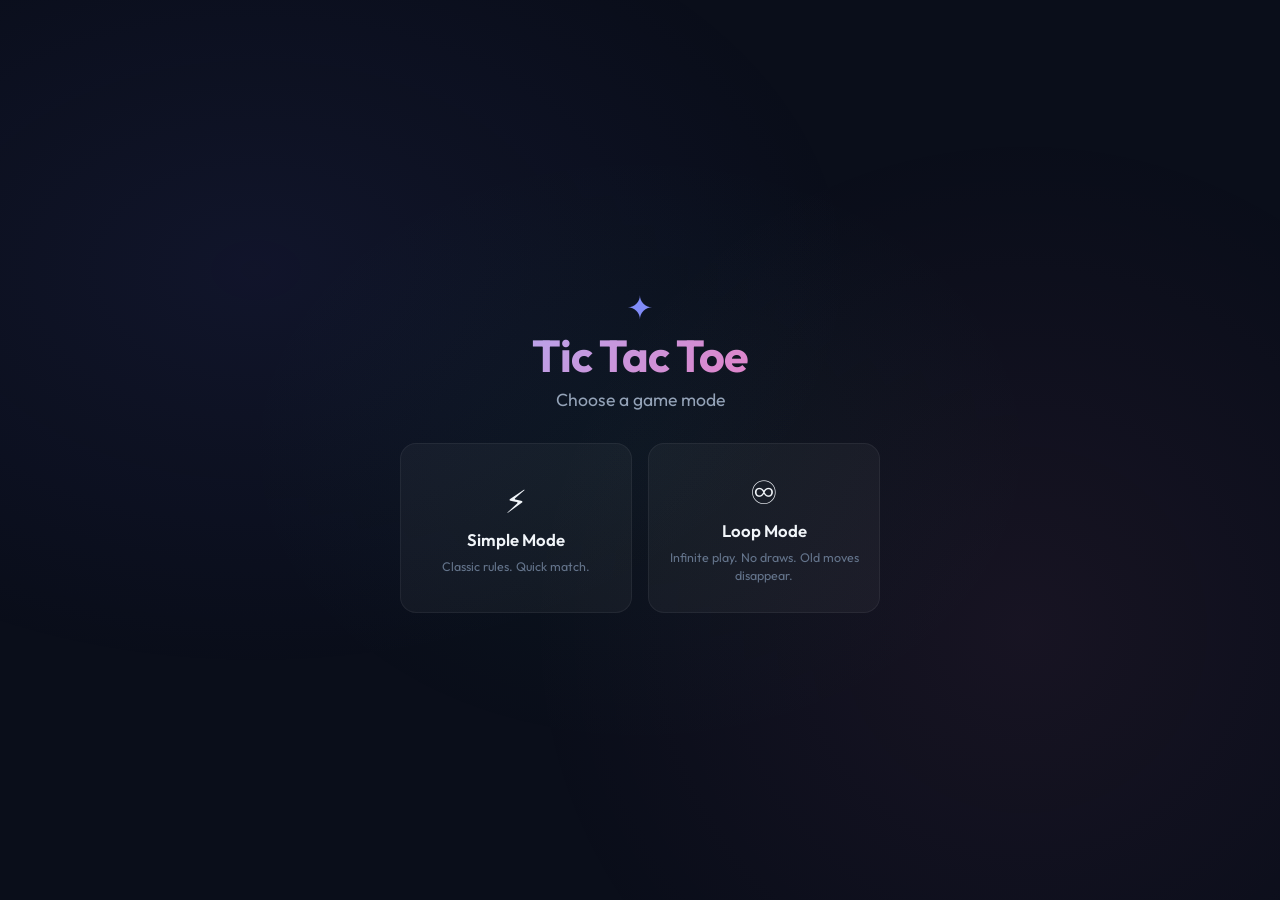
==== commit 2e630bab: "refactor: remove cinematic intro animation for instant page load" ====
--- a/demo/src/main/resources/static/index.html
+++ b/demo/src/main/resources/static/index.html
@@ -16,38 +16,9 @@
 <body>
 
     <!-- ═══════════════════════════════════════════ -->
-    <!--         CINEMATIC INTRO OVERLAY              -->
-    <!-- ═══════════════════════════════════════════ -->
-    <div id="intro-overlay" class="intro-overlay" aria-hidden="true">
-        <!-- Vignette darkening effect -->
-        <div class="intro-vignette" id="intro-vignette"></div>
-
-        <!-- Center star (collision target) -->
-        <div class="intro-star" id="intro-star">
-            <span class="intro-star-glyph">✦</span>
-            <div class="intro-star-glow" id="intro-star-glow"></div>
-        </div>
-
-        <!-- Shooting star with trail -->
-        <div class="shooting-star" id="shooting-star">
-            <div class="shooting-star-head"></div>
-            <div class="shooting-star-trail"></div>
-        </div>
-
-        <!-- Collision flash -->
-        <div class="collision-flash" id="collision-flash"></div>
-
-        <!-- Spark particles container (populated by JS) -->
-        <div class="spark-container" id="spark-container"></div>
-
-        <!-- Glow wave that expands outward -->
-        <div class="glow-wave" id="glow-wave"></div>
-    </div>
-
-    <!-- ═══════════════════════════════════════════ -->
     <!--            SETUP FLOW CONTAINER             -->
     <!-- ═══════════════════════════════════════════ -->
-    <div id="app-container" class="intro-hidden">
+    <div id="app-container">
 
         <!-- ── SCREEN 1: Mode Selection ── -->
         <section id="screen-mode" class="setup-screen active" aria-label="Game Mode Selection">
--- a/demo/src/main/resources/static/style.css
+++ b/demo/src/main/resources/static/style.css
@@ -638,464 +638,3 @@
     justify-content: center;
 }
 
-/* ═══════════════════════════════════════════════════════════
-   CINEMATIC INTRO ANIMATION SYSTEM
-   
-   Sequence timeline (total ~2.3s):
-   ─────────────────────────────────────────────────────────
-   0.0s – 0.5s : Ambient star pulse + breathing glow
-   0.5s – 1.1s : Shooting star flies in (top-left → center)
-   1.1s – 1.4s : Collision flash + screen shake + sparks
-   1.3s – 1.6s : Vignette appears, background dims
-   1.5s – 2.3s : Glow wave expands, title + cards reveal
-   2.3s         : Intro overlay removed
-   ═══════════════════════════════════════════════════════════ */
-
-/* ── Intro Overlay Container ── */
-.intro-overlay {
-    position: fixed;
-    inset: 0;
-    z-index: 1000;
-    display: flex;
-    align-items: center;
-    justify-content: center;
-    background: var(--bg-deep);
-    overflow: hidden;
-    transition: opacity 0.4s ease-out;
-}
-
-.intro-overlay.fade-out {
-    opacity: 0;
-    pointer-events: none;
-}
-
-/* ── App hidden state during intro ── */
-.intro-hidden {
-    opacity: 0;
-    pointer-events: none;
-}
-
-/* ── Screen Shake (applied to body) ── */
-@keyframes introShake {
-    0% {
-        transform: translate(0, 0);
-    }
-
-    15% {
-        transform: translate(-3px, 2px);
-    }
-
-    30% {
-        transform: translate(2px, -3px);
-    }
-
-    45% {
-        transform: translate(-2px, 1px);
-    }
-
-    60% {
-        transform: translate(1px, -1px);
-    }
-
-    75% {
-        transform: translate(-1px, 1px);
-    }
-
-    100% {
-        transform: translate(0, 0);
-    }
-}
-
-body.intro-shake {
-    animation: introShake 0.35s ease-out;
-}
-
-/* ═══════════════════════════════════════════════════════════
-   PHASE 1: Center Star — Ambient Pulse
-   ═══════════════════════════════════════════════════════════ */
-
-.intro-star {
-    position: absolute;
-    top: 50%;
-    left: 50%;
-    transform: translate(-50%, -50%);
-    z-index: 10;
-    display: flex;
-    align-items: center;
-    justify-content: center;
-}
-
-.intro-star-glyph {
-    font-size: 2.4rem;
-    color: var(--accent);
-    position: relative;
-    z-index: 2;
-    animation: introStarPulse 2s ease-in-out infinite;
-}
-
-@keyframes introStarPulse {
-
-    0%,
-    100% {
-        transform: scale(1);
-        opacity: 0.6;
-    }
-
-    50% {
-        transform: scale(1.12);
-        opacity: 1;
-    }
-}
-
-/* Ambient glow behind star */
-.intro-star-glow {
-    position: absolute;
-    width: 60px;
-    height: 60px;
-    border-radius: 50%;
-    background: radial-gradient(circle, var(--accent-glow) 0%, transparent 70%);
-    z-index: 1;
-    animation: introGlowBreath 2.5s ease-in-out infinite;
-}
-
-@keyframes introGlowBreath {
-
-    0%,
-    100% {
-        transform: scale(1);
-        opacity: 0.3;
-    }
-
-    50% {
-        transform: scale(1.3);
-        opacity: 0.5;
-    }
-}
-
-/* ═══════════════════════════════════════════════════════════
-   PHASE 2: Shooting Star Flight
-   ═══════════════════════════════════════════════════════════ */
-
-.shooting-star {
-    position: absolute;
-    top: -10%;
-    left: -10%;
-    z-index: 20;
-    opacity: 0;
-    animation: shootingStarFly 0.65s cubic-bezier(0.22, 0.61, 0.36, 1) 0.5s forwards;
-}
-
-@keyframes shootingStarFly {
-    0% {
-        opacity: 1;
-        transform: translate(0, 0) rotate(45deg);
-    }
-
-    85% {
-        opacity: 1;
-    }
-
-    100% {
-        opacity: 0;
-        transform: translate(calc(50vw + 5%), calc(50vh + 5%)) rotate(45deg);
-    }
-}
-
-/* Shooting star head */
-.shooting-star-head {
-    width: 6px;
-    height: 6px;
-    border-radius: 50%;
-    background: #e0e7ff;
-    box-shadow:
-        0 0 8px 2px rgba(165, 180, 252, 0.8),
-        0 0 20px 4px rgba(129, 140, 248, 0.5);
-}
-
-/* Shooting star trail */
-.shooting-star-trail {
-    position: absolute;
-    top: 50%;
-    right: 100%;
-    transform: translateY(-50%);
-    width: 120px;
-    height: 2px;
-    background: linear-gradient(to left,
-            rgba(165, 180, 252, 0.8) 0%,
-            rgba(129, 140, 248, 0.3) 40%,
-            transparent 100%);
-    border-radius: 2px;
-    box-shadow: 0 0 6px 1px rgba(129, 140, 248, 0.2);
-}
-
-/* ═══════════════════════════════════════════════════════════
-   PHASE 3: Collision Effects
-   ═══════════════════════════════════════════════════════════ */
-
-/* Radial flash */
-.collision-flash {
-    position: absolute;
-    top: 50%;
-    left: 50%;
-    transform: translate(-50%, -50%) scale(0);
-    width: 200px;
-    height: 200px;
-    border-radius: 50%;
-    background: radial-gradient(circle,
-            rgba(224, 231, 255, 0.9) 0%,
-            rgba(165, 180, 252, 0.5) 30%,
-            rgba(129, 140, 248, 0.15) 60%,
-            transparent 80%);
-    z-index: 30;
-    opacity: 0;
-    animation: collisionFlash 0.35s ease-out 1.1s forwards;
-    pointer-events: none;
-}
-
-@keyframes collisionFlash {
-    0% {
-        transform: translate(-50%, -50%) scale(0);
-        opacity: 1;
-    }
-
-    40% {
-        transform: translate(-50%, -50%) scale(1.2);
-        opacity: 0.9;
-    }
-
-    100% {
-        transform: translate(-50%, -50%) scale(2);
-        opacity: 0;
-    }
-}
-
-/* Star glow burst on collision */
-.intro-star-glow.collision {
-    animation: starGlowBurst 0.6s ease-out forwards;
-}
-
-@keyframes starGlowBurst {
-    0% {
-        transform: scale(1);
-        opacity: 0.5;
-    }
-
-    30% {
-        transform: scale(3.5);
-        opacity: 1;
-    }
-
-    100% {
-        transform: scale(2.2);
-        opacity: 0.8;
-    }
-}
-
-/* Star glyph reaction */
-.intro-star-glyph.collision {
-    animation: starGlyphCollision 0.5s ease-out forwards;
-}
-
-@keyframes starGlyphCollision {
-    0% {
-        transform: scale(1);
-        opacity: 1;
-    }
-
-    25% {
-        transform: scale(1.6);
-        opacity: 1;
-    }
-
-    100% {
-        transform: scale(1.2);
-        opacity: 1;
-    }
-}
-
-/* Spark particles */
-.spark {
-    position: absolute;
-    width: 3px;
-    height: 3px;
-    border-radius: 50%;
-    top: 50%;
-    left: 50%;
-    z-index: 25;
-    opacity: 0;
-    will-change: transform, opacity;
-}
-
-.spark-container {
-    position: absolute;
-    inset: 0;
-    pointer-events: none;
-    z-index: 25;
-}
-
-@keyframes sparkFly {
-    0% {
-        transform: translate(-50%, -50%) translate(0, 0) scale(1);
-        opacity: 1;
-    }
-
-    100% {
-        transform: translate(-50%, -50%) translate(var(--sx), var(--sy)) scale(0);
-        opacity: 0;
-    }
-}
-
-/* ═══════════════════════════════════════════════════════════
-   PHASE 4: Focus & Dim
-   ═══════════════════════════════════════════════════════════ */
-
-.intro-vignette {
-    position: absolute;
-    inset: 0;
-    z-index: 5;
-    opacity: 0;
-    background: radial-gradient(ellipse at center,
-            transparent 30%,
-            rgba(0, 0, 0, 0.35) 100%);
-    pointer-events: none;
-    animation: vignetteIn 0.5s ease-out 1.25s forwards;
-}
-
-@keyframes vignetteIn {
-    to {
-        opacity: 1;
-    }
-}
-
-/* ═══════════════════════════════════════════════════════════
-   PHASE 5: Glow Wave + UI Reveal
-   ═══════════════════════════════════════════════════════════ */
-
-/* Glow wave ring */
-.glow-wave {
-    position: absolute;
-    top: 50%;
-    left: 50%;
-    transform: translate(-50%, -50%) scale(0);
-    width: 100px;
-    height: 100px;
-    border-radius: 50%;
-    border: 2px solid rgba(165, 180, 252, 0.3);
-    box-shadow:
-        0 0 30px 10px rgba(129, 140, 248, 0.15),
-        inset 0 0 20px 5px rgba(129, 140, 248, 0.1);
-    z-index: 8;
-    opacity: 0;
-    animation: glowWaveExpand 0.8s ease-out 1.4s forwards;
-    pointer-events: none;
-}
-
-@keyframes glowWaveExpand {
-    0% {
-        transform: translate(-50%, -50%) scale(0);
-        opacity: 0.8;
-    }
-
-    60% {
-        opacity: 0.4;
-    }
-
-    100% {
-        transform: translate(-50%, -50%) scale(18);
-        opacity: 0;
-    }
-}
-
-/* ── UI Reveal Animations ── */
-
-/* Title fade-in from below */
-.intro-reveal-title {
-    animation: introTitleReveal 0.6s var(--ease-out) 1.6s both;
-}
-
-@keyframes introTitleReveal {
-    from {
-        opacity: 0;
-        transform: translateY(16px);
-    }
-
-    to {
-        opacity: 1;
-        transform: translateY(0);
-    }
-}
-
-/* Subtitle fade-in */
-.intro-reveal-subtitle {
-    animation: introSubtitleReveal 0.5s var(--ease-out) 1.75s both;
-}
-
-@keyframes introSubtitleReveal {
-    from {
-        opacity: 0;
-        transform: translateY(10px);
-    }
-
-    to {
-        opacity: 1;
-        transform: translateY(0);
-    }
-}
-
-/* Cards slide-up with blur-to-clear */
-.intro-reveal-cards {
-    animation: introCardsReveal 0.65s var(--ease-out) 1.85s both;
-}
-
-@keyframes introCardsReveal {
-    from {
-        opacity: 0;
-        transform: translateY(30px);
-        filter: blur(6px);
-    }
-
-    to {
-        opacity: 1;
-        transform: translateY(0);
-        filter: blur(0px);
-    }
-}
-
-/* Logo icon reveal */
-.intro-reveal-logo {
-    animation: introLogoReveal 0.5s var(--ease-out) 1.5s both;
-}
-
-@keyframes introLogoReveal {
-    from {
-        opacity: 0;
-        transform: scale(1.4);
-    }
-
-    to {
-        opacity: 1;
-        transform: scale(1);
-    }
-}
-
-/* ── Reduced Motion Preference ── */
-@media (prefers-reduced-motion: reduce) {
-    .intro-overlay {
-        display: none !important;
-    }
-
-    .intro-hidden {
-        opacity: 1 !important;
-        pointer-events: auto !important;
-    }
-
-    .intro-reveal-title,
-    .intro-reveal-subtitle,
-    .intro-reveal-cards,
-    .intro-reveal-logo {
-        animation: none !important;
-        opacity: 1 !important;
-        transform: none !important;
-        filter: none !important;
-    }
-}
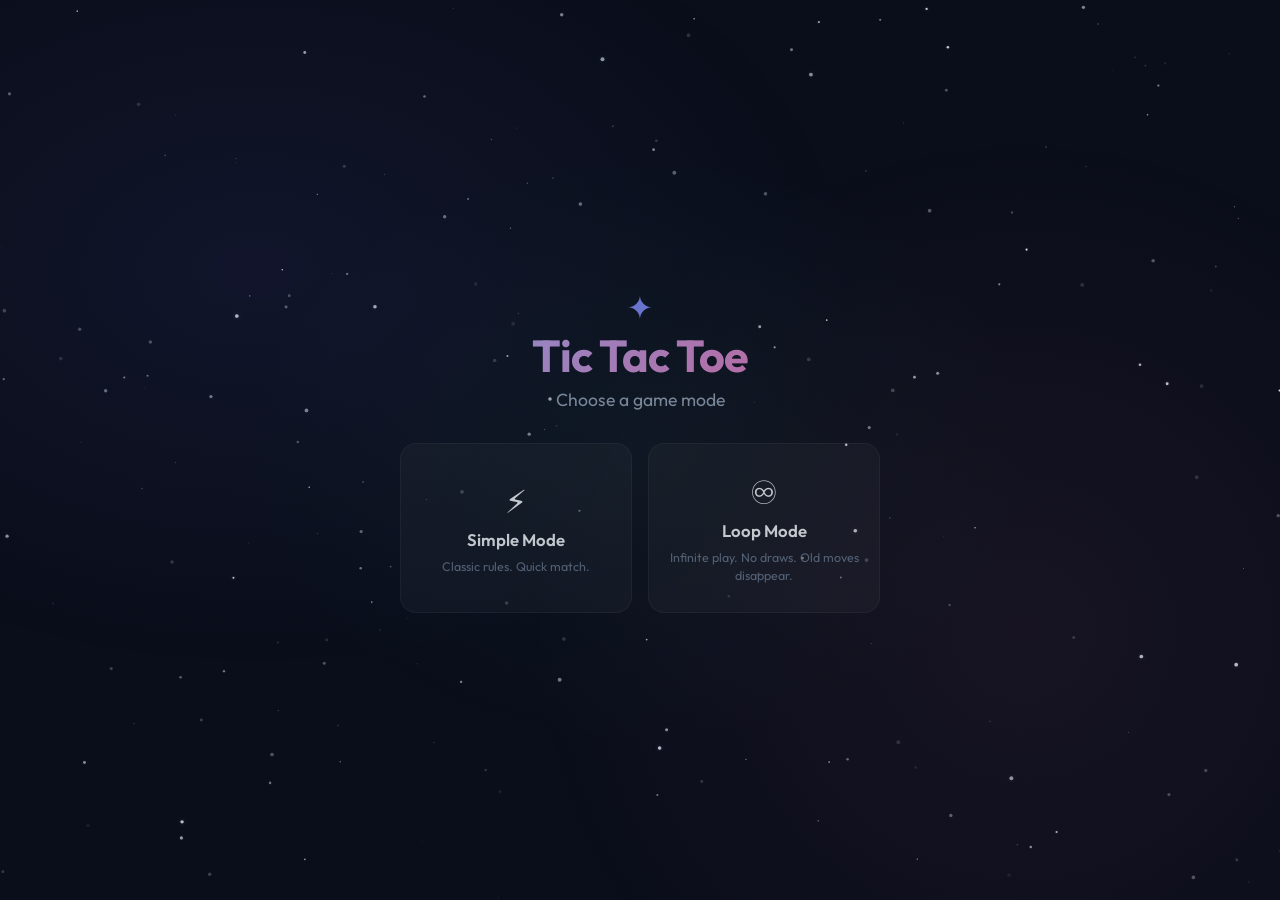
==== commit bfc6d54d: "feat: add cinematic starfield background animation with shooting star collision" ====
--- a/demo/src/main/resources/static/index.html
+++ b/demo/src/main/resources/static/index.html
@@ -16,9 +16,16 @@
 <body>
 
     <!-- ═══════════════════════════════════════════ -->
+    <!--      CINEMATIC STARFIELD — Canvas Layer     -->
+    <!-- ═══════════════════════════════════════════ -->
+    <canvas id="star-canvas" aria-hidden="true"></canvas>
+    <div id="collision-dim" aria-hidden="true"></div>
+    <div id="glow-pulse" aria-hidden="true"></div>
+
+    <!-- ═══════════════════════════════════════════ -->
     <!--            SETUP FLOW CONTAINER             -->
     <!-- ═══════════════════════════════════════════ -->
-    <div id="app-container">
+    <div id="app-container" class="intro-dimmed">
 
         <!-- ── SCREEN 1: Mode Selection ── -->
         <section id="screen-mode" class="setup-screen active" aria-label="Game Mode Selection">
--- a/demo/src/main/resources/static/style.css
+++ b/demo/src/main/resources/static/style.css
@@ -638,3 +638,123 @@
     justify-content: center;
 }
 
+/* ═══════════════════════════════════════════════════════════
+   CINEMATIC STARFIELD — Background Animation Layer
+   ═══════════════════════════════════════════════════════════ */
+
+/* ── Full-screen Canvas ── */
+#star-canvas {
+    position: fixed;
+    inset: 0;
+    width: 100%;
+    height: 100%;
+    z-index: 0;
+    pointer-events: none;
+}
+
+/* ── Collision Dim Overlay ── */
+#collision-dim {
+    position: fixed;
+    inset: 0;
+    background: rgba(0, 0, 0, 0);
+    z-index: 2;
+    pointer-events: none;
+    transition: background 0.4s ease-out;
+}
+
+#collision-dim.active {
+    background: rgba(0, 0, 0, 0.35);
+}
+
+/* ── Radial Glow Pulse (centered on logo) ── */
+#glow-pulse {
+    position: fixed;
+    width: 300px;
+    height: 300px;
+    border-radius: 50%;
+    background: radial-gradient(circle,
+            rgba(129, 140, 248, 0.6) 0%,
+            rgba(165, 180, 252, 0.3) 30%,
+            rgba(99, 102, 241, 0.1) 55%,
+            transparent 75%);
+    transform: translate(-50%, -50%) scale(0);
+    opacity: 0;
+    z-index: 3;
+    pointer-events: none;
+    transition: none;
+}
+
+#glow-pulse.burst {
+    animation: glowBurst 0.8s ease-out forwards;
+}
+
+@keyframes glowBurst {
+    0% {
+        transform: translate(-50%, -50%) scale(0);
+        opacity: 1;
+    }
+
+    30% {
+        transform: translate(-50%, -50%) scale(1.8);
+        opacity: 0.8;
+    }
+
+    100% {
+        transform: translate(-50%, -50%) scale(3.5);
+        opacity: 0;
+    }
+}
+
+/* ── UI Dimming During Intro ── */
+#app-container.intro-dimmed {
+    opacity: 0.8;
+    transition: opacity 0.6s ease-out;
+}
+
+#app-container.intro-collision {
+    opacity: 0.5;
+    transition: opacity 0.3s ease-out;
+}
+
+#app-container.intro-reveal {
+    opacity: 1;
+    transition: opacity 0.8s ease-out;
+}
+
+/* ── Logo Impact Glow ── */
+.logo-icon.glow-burst {
+    filter: drop-shadow(0 0 18px rgba(129, 140, 248, 0.9)) drop-shadow(0 0 40px rgba(165, 180, 252, 0.6));
+    transform: scale(1.25) !important;
+    transition: filter 0.3s ease-out, transform 0.3s ease-out;
+}
+
+.logo-icon.glow-settle {
+    filter: drop-shadow(0 0 10px rgba(129, 140, 248, 0.5)) drop-shadow(0 0 22px rgba(165, 180, 252, 0.25));
+    transform: scale(1.05) !important;
+    transition: filter 1.0s ease-out, transform 1.0s ease-out;
+}
+
+/* ═══════════════════════════════════════════════════════════
+   REDUCED MOTION — Skip all intro animation
+   ═══════════════════════════════════════════════════════════ */
+
+@media (prefers-reduced-motion: reduce) {
+    #star-canvas {
+        display: none !important;
+    }
+
+    #collision-dim,
+    #glow-pulse {
+        display: none !important;
+    }
+
+    #app-container.intro-dimmed {
+        opacity: 1 !important;
+    }
+
+    .logo-icon.glow-burst,
+    .logo-icon.glow-settle {
+        filter: none !important;
+        transform: none !important;
+    }
+}
